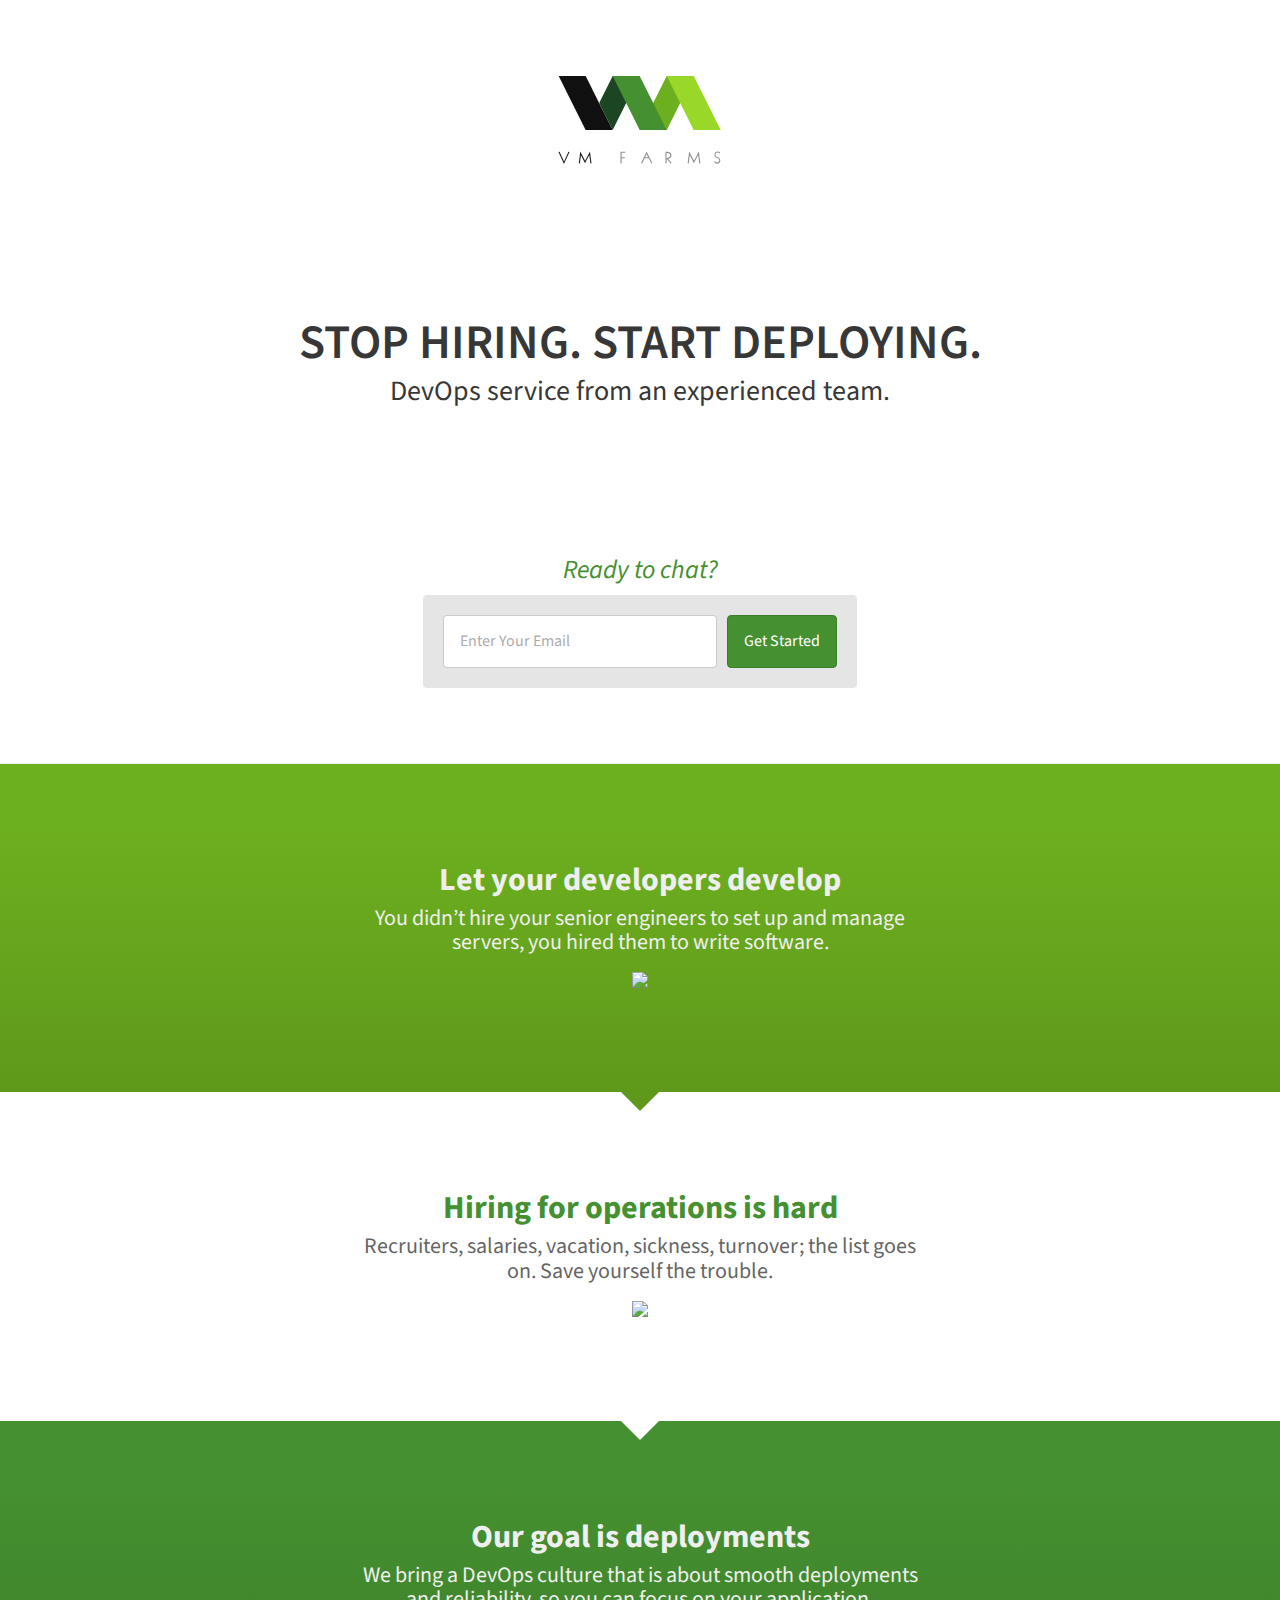
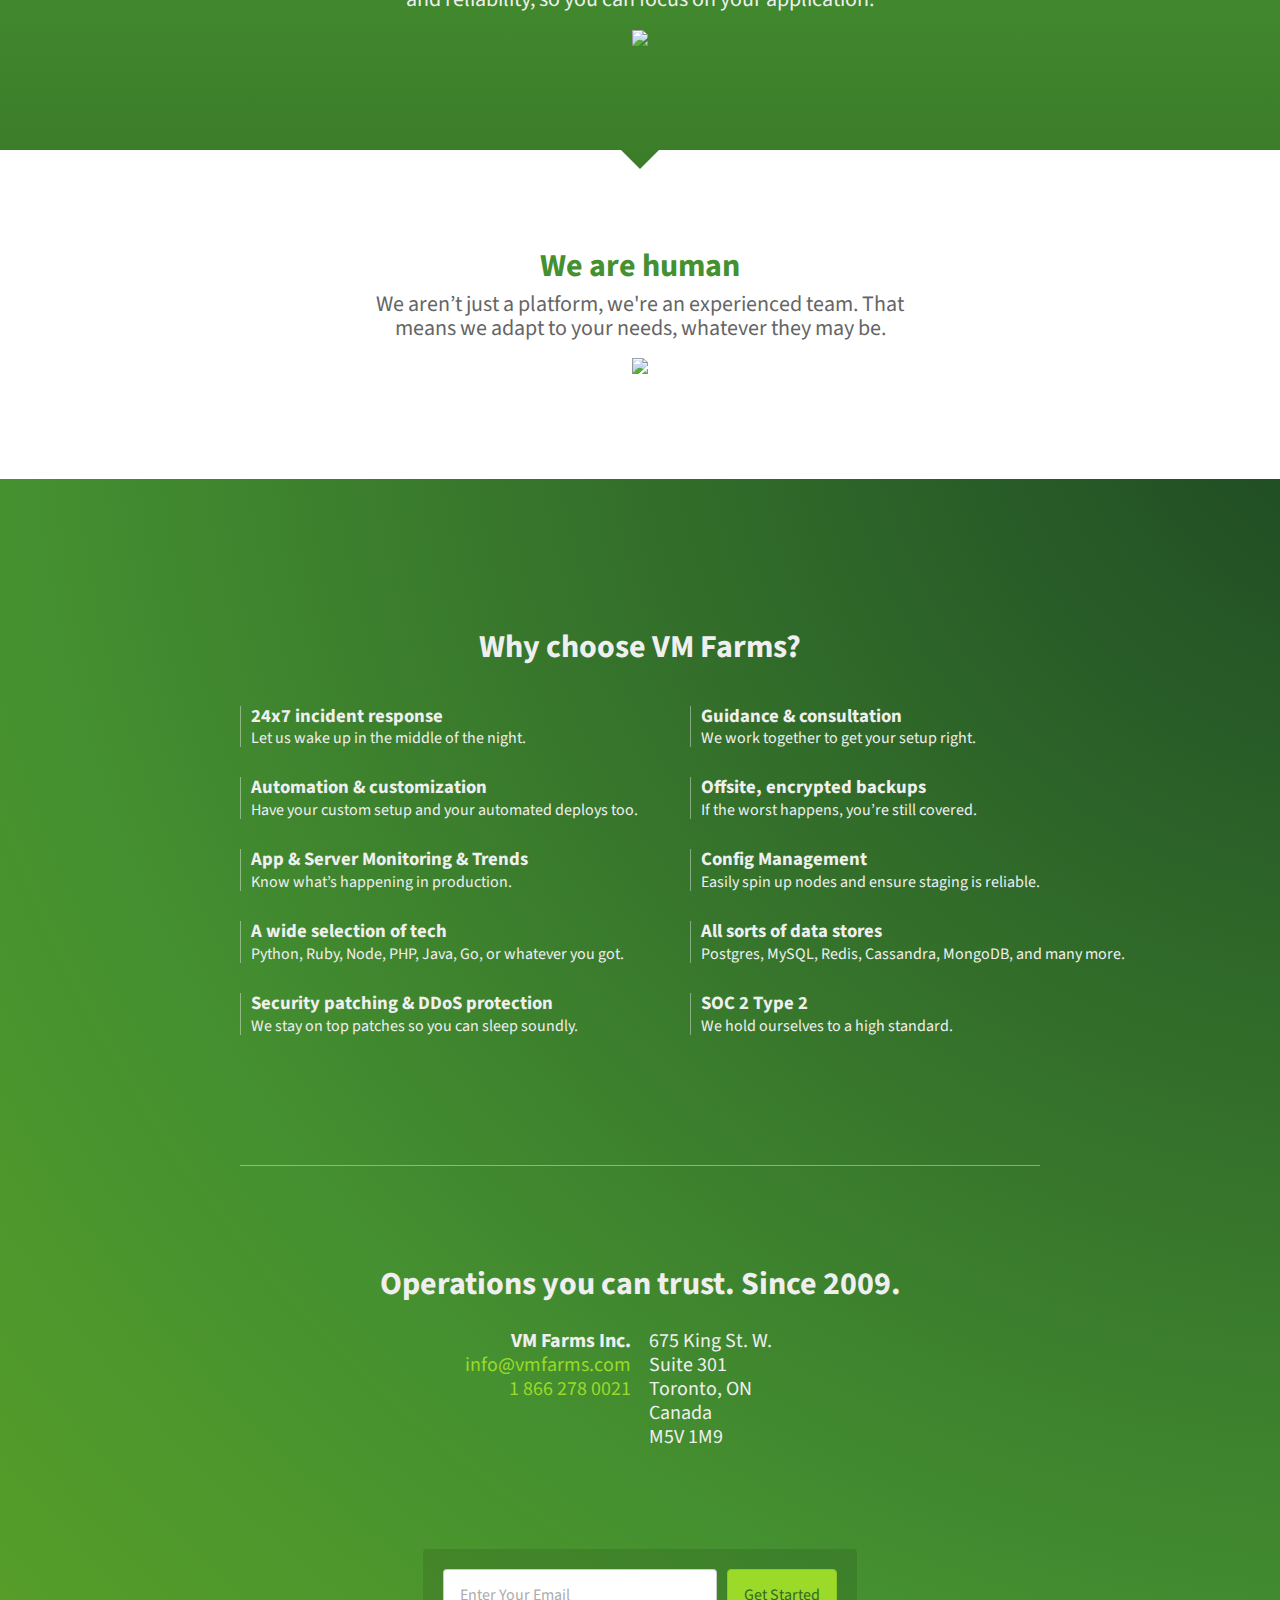
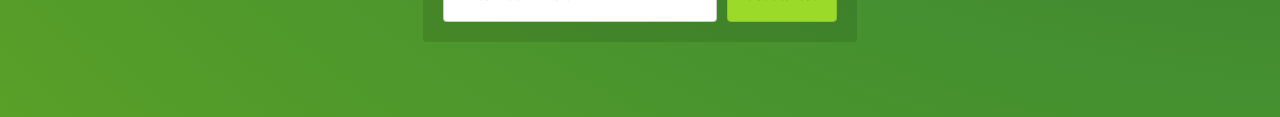
==== vmfarms-demo/index.html @ a4d78f71 "VMF update" ====
<!DOCTYPE html>
<html lang="en">
<head>
  <meta charset="utf-8">
  <meta http-equiv="X-UA-Compatible" content="IE=edge">
  <meta name="viewport" content="width=device-width, initial-scale=1">

  <link rel="apple-touch-icon" sizes="180x180" href="8571ff975187ff27b0547a72fb461bdd.png">
  <link rel="icon" type="image/png" href="109f9d186660be4d3d0ba3757bbdbfbb.png" sizes="32x32">
  <link rel="icon" type="image/png" href="2ca3d280987fb28e570fe45f1acd3c7f.png" sizes="16x16">
  <link rel="manifest" href="a30e6bcfed019639855144f3d8a7f1e7.json">
  <link rel="mask-icon" href="18c28e54427a3c4de99b5885f179400e.svg" color="#459030">
  <link rel="shortcut icon" href="8b39c03dff72ff29868b0c71ae7255cd.ico">

  <title>VM Farms</title>

  <link href='https://fonts.googleapis.com/css?family=Source+Sans+Pro:400,600,700,400italic' rel='stylesheet' type='text/css'>
<link href="d30bc1b797cd480c916d.css" rel="stylesheet"></head>
<body>
  <div class="hero">
    <img src="f05fd8da2dbe5a63a66609dbedb80f65.svg" class="logo">

    <h1>Stop Hiring. Start Deploying.</h1>
    <h2>DevOps service from an experienced team.</h2>

    <div class="cta">
      <h3>Ready to chat?</h3>
      <form>
        <input type="text" placeholder="Enter Your Email"><button type="submit">Get Started</button>
      </form>
    </div>
  </div>

  <div>
    <section>
      <div class="section-container">
        <h2>Let your developers develop</h2>
        <p>You didn’t hire your senior engineers to set up and manage servers, you hired them to write software.</p>
        <img src="07b5ec2e3c4f6e055412436f12609e5a.svg">
      </div>
    </section>

    <section>
      <div class="section-container">
        <h2>Hiring for operations is hard</h2>
        <p>Recruiters, salaries, vacation, sickness, turnover; the list goes on. Save yourself the trouble.</p>
        <img src="4a23a96f9c588040e5739d7c189c2c58.svg">
      </div>
    </section>

    <section>
      <div class="section-container">
        <h2>Our goal is deployments</h2>
        <p>We bring a DevOps culture that is about smooth deployments and reliability, so you can focus on your application.</p>
        <img src="7032c94182fab3e8191a4489ec999fc0.svg">
      </div>
    </section>

    <section>
      <div class="section-container">
        <h2>We are human</h2>
        <p>We aren’t just a platform, we're an experienced team. That means we adapt to your needs, whatever they may be.</p>
        <img src="e9fab8420d96cdfc801d5ad0ff4a880b.svg">
      </div>
    </section>
  </div>

  <div class="footer">

    <div class="speed-round">
      <h2>Why choose VM Farms?</h2>

      <div class="vprop">
        <h3>24x7 incident response</h3>
        <p>Let us wake up in the middle of the night.</p>
      </div>

      <div class="vprop">
        <h3>Guidance & consultation</h3>
        <p>We work together to get your setup right.</p>
      </div>

      <div class="vprop">
        <h3>Automation & customization</h3>
        <p>Have your custom setup and your automated deploys too.</p>
      </div>

      <div class="vprop">
        <h3>Offsite, encrypted backups</h3>
        <p>If the worst happens, you’re still covered.</p>
      </div>

      <div class="vprop">
        <h3>App & Server Monitoring & Trends</h3>
        <p>Know what’s happening in production.</p>
      </div>

      <div class="vprop">
        <h3>Config Management</h3>
        <p>Easily spin up nodes and ensure staging is reliable.</p>
      </div>

      <div class="vprop">
        <h3>A wide selection of tech</h3>
        <p>Python, Ruby, Node, PHP, Java, Go, or whatever you got.</p>
      </div>

      <div class="vprop">
        <h3>All sorts of data stores</h3>
        <p>Postgres, MySQL, Redis, Cassandra, MongoDB, and many more.</p>
      </div>

      <div class="vprop">
        <h3>Security patching & DDoS protection</h3>
        <p>We stay on top patches so you can sleep soundly.</p>
      </div>

      <div class="vprop">
        <h3>SOC 2 Type 2</h3>
        <p>We hold ourselves to a high standard.</p>
      </div>
    </div>

    <hr/>

    <h2>Operations you can trust. Since 2009.</h2>

    <address>
      <div class="address__container">
        <div class="contact">
          <strong>VM Farms Inc.</strong>
          <a href="mailto:info@vmfarms.com">info@vmfarms.com</a>
          <a href="tel:18662780021">1 866 278 0021</a>
        </div>
        <div class="address">
          675 King St. W.<br>
          Suite 301<br>
          Toronto, ON<br>
          Canada<br>
          M5V 1M9
        </div>
      </div>
    </address>

    <div class="cta">
      <form>
        <input type="text" placeholder="Enter Your Email"><button type="submit">Get Started</button>
      </form>
    </div>
  </div>

<script type="text/javascript" src="d30bc1b797cd480c916d.js"></script></body>
</html>
---- vmfarms-demo/d30bc1b797cd480c916d.css ----
/*! normalize.css v4.1.1 | MIT License | github.com/necolas/normalize.css */

/**
 * 1. Change the default font family in all browsers (opinionated).
 * 2. Correct the line height in all browsers.
 * 3. Prevent adjustments of font size after orientation changes in IE and iOS.
 */

html {
  font-family: sans-serif; /* 1 */
  line-height: 1.15; /* 2 */
  -ms-text-size-adjust: 100%; /* 3 */
  -webkit-text-size-adjust: 100%; /* 3 */
}

/**
 * Remove the margin in all browsers (opinionated).
 */

body {
  margin: 0;
}

/* HTML5 display definitions
   ========================================================================== */

/**
 * Add the correct display in IE 9-.
 * 1. Add the correct display in Edge, IE, and Firefox.
 * 2. Add the correct display in IE.
 */

article,
aside,
details, /* 1 */
figcaption,
figure,
footer,
header,
main, /* 2 */
menu,
nav,
section,
summary { /* 1 */
  display: block;
}

/**
 * Add the correct display in IE 9-.
 */

audio,
canvas,
progress,
video {
  display: inline-block;
}

/**
 * Add the correct display in iOS 4-7.
 */

audio:not([controls]) {
  display: none;
  height: 0;
}

/**
 * Add the correct vertical alignment in Chrome, Firefox, and Opera.
 */

progress {
  vertical-align: baseline;
}

/**
 * Add the correct display in IE 10-.
 * 1. Add the correct display in IE.
 */

template, /* 1 */
[hidden] {
  display: none;
}

/* Links
   ========================================================================== */

/**
 * 1. Remove the gray background on active links in IE 10.
 * 2. Remove gaps in links underline in iOS 8+ and Safari 8+.
 */

a {
  background-color: transparent; /* 1 */
  -webkit-text-decoration-skip: objects; /* 2 */
}

/**
 * Remove the outline on focused links when they are also active or hovered
 * in all browsers (opinionated).
 */

a:active,
a:hover {
  outline-width: 0;
}

/* Text-level semantics
   ========================================================================== */

/**
 * 1. Remove the bottom border in Firefox 39-.
 * 2. Add the correct text decoration in Chrome, Edge, IE, Opera, and Safari.
 */

abbr[title] {
  border-bottom: none; /* 1 */
  text-decoration: underline; /* 2 */
  text-decoration: underline dotted; /* 2 */
}

/**
 * Prevent the duplicate application of `bolder` by the next rule in Safari 6.
 */

b,
strong {
  font-weight: inherit;
}

/**
 * Add the correct font weight in Chrome, Edge, and Safari.
 */

b,
strong {
  font-weight: bolder;
}

/**
 * Add the correct font style in Android 4.3-.
 */

dfn {
  font-style: italic;
}

/**
 * Correct the font size and margin on `h1` elements within `section` and
 * `article` contexts in Chrome, Firefox, and Safari.
 */

h1 {
  font-size: 2em;
  margin: 0.67em 0;
}

/**
 * Add the correct background and color in IE 9-.
 */

mark {
  background-color: #ff0;
  color: #000;
}

/**
 * Add the correct font size in all browsers.
 */

small {
  font-size: 80%;
}

/**
 * Prevent `sub` and `sup` elements from affecting the line height in
 * all browsers.
 */

sub,
sup {
  font-size: 75%;
  line-height: 0;
  position: relative;
  vertical-align: baseline;
}

sub {
  bottom: -0.25em;
}

sup {
  top: -0.5em;
}

/* Embedded content
   ========================================================================== */

/**
 * Remove the border on images inside links in IE 10-.
 */

img {
  border-style: none;
}

/**
 * Hide the overflow in IE.
 */

svg:not(:root) {
  overflow: hidden;
}

/* Grouping content
   ========================================================================== */

/**
 * 1. Correct the inheritance and scaling of font size in all browsers.
 * 2. Correct the odd `em` font sizing in all browsers.
 */

code,
kbd,
pre,
samp {
  font-family: monospace, monospace; /* 1 */
  font-size: 1em; /* 2 */
}

/**
 * Add the correct margin in IE 8.
 */

figure {
  margin: 1em 40px;
}

/**
 * 1. Add the correct box sizing in Firefox.
 * 2. Show the overflow in Edge and IE.
 */

hr {
  box-sizing: content-box; /* 1 */
  height: 0; /* 1 */
  overflow: visible; /* 2 */
}

/* Forms
   ========================================================================== */

/**
 * 1. Change font properties to `inherit` in all browsers (opinionated).
 * 2. Remove the margin in Firefox and Safari.
 */

button,
input,
optgroup,
select,
textarea {
  font: inherit; /* 1 */
  margin: 0; /* 2 */
}

/**
 * Restore the font weight unset by the previous rule.
 */

optgroup {
  font-weight: bold;
}

/**
 * Show the overflow in IE.
 * 1. Show the overflow in Edge.
 */

button,
input { /* 1 */
  overflow: visible;
}

/**
 * Remove the inheritance of text transform in Edge, Firefox, and IE.
 * 1. Remove the inheritance of text transform in Firefox.
 */

button,
select { /* 1 */
  text-transform: none;
}

/**
 * 1. Prevent a WebKit bug where (2) destroys native `audio` and `video`
 *    controls in Android 4.
 * 2. Correct the inability to style clickable types in iOS and Safari.
 */

button,
html [type="button"], /* 1 */
[type="reset"],
[type="submit"] {
  -webkit-appearance: button; /* 2 */
}

/**
 * Remove the inner border and padding in Firefox.
 */

button::-moz-focus-inner,
[type="button"]::-moz-focus-inner,
[type="reset"]::-moz-focus-inner,
[type="submit"]::-moz-focus-inner {
  border-style: none;
  padding: 0;
}

/**
 * Restore the focus styles unset by the previous rule.
 */

button:-moz-focusring,
[type="button"]:-moz-focusring,
[type="reset"]:-moz-focusring,
[type="submit"]:-moz-focusring {
  outline: 1px dotted ButtonText;
}

/**
 * Change the border, margin, and padding in all browsers (opinionated).
 */

fieldset {
  border: 1px solid #c0c0c0;
  margin: 0 2px;
  padding: 0.35em 0.625em 0.75em;
}

/**
 * 1. Correct the text wrapping in Edge and IE.
 * 2. Correct the color inheritance from `fieldset` elements in IE.
 * 3. Remove the padding so developers are not caught out when they zero out
 *    `fieldset` elements in all browsers.
 */

legend {
  box-sizing: border-box; /* 1 */
  color: inherit; /* 2 */
  display: table; /* 1 */
  max-width: 100%; /* 1 */
  padding: 0; /* 3 */
  white-space: normal; /* 1 */
}

/**
 * Remove the default vertical scrollbar in IE.
 */

textarea {
  overflow: auto;
}

/**
 * 1. Add the correct box sizing in IE 10-.
 * 2. Remove the padding in IE 10-.
 */

[type="checkbox"],
[type="radio"] {
  box-sizing: border-box; /* 1 */
  padding: 0; /* 2 */
}

/**
 * Correct the cursor style of increment and decrement buttons in Chrome.
 */

[type="number"]::-webkit-inner-spin-button,
[type="number"]::-webkit-outer-spin-button {
  height: auto;
}

/**
 * 1. Correct the odd appearance in Chrome and Safari.
 * 2. Correct the outline style in Safari.
 */

[type="search"] {
  -webkit-appearance: textfield; /* 1 */
  outline-offset: -2px; /* 2 */
}

/**
 * Remove the inner padding and cancel buttons in Chrome and Safari on OS X.
 */

[type="search"]::-webkit-search-cancel-button,
[type="search"]::-webkit-search-decoration {
  -webkit-appearance: none;
}

/**
 * Correct the text style of placeholders in Chrome, Edge, and Safari.
 */

::-webkit-input-placeholder {
  color: inherit;
  opacity: 0.54;
}

/**
 * 1. Correct the inability to style clickable types in iOS and Safari.
 * 2. Change font properties to `inherit` in Safari.
 */

::-webkit-file-upload-button {
  -webkit-appearance: button; /* 1 */
  font: inherit; /* 2 */
}
.cursor {
  display: inline-block;
  width: 1px;
  height: 1em;
  margin-bottom: -2px;
  margin-left: 1px;
  opacity: 1;
  -webkit-animation: blink 1.2s infinite;
          animation: blink 1.2s infinite;
  background-color: #656565; }

@-webkit-keyframes blink {
  0% {
    opacity: 1; }
  10% {
    opacity: 1; }
  40% {
    opacity: 0; }
  60% {
    opacity: 0; }
  90% {
    opacity: 1; }
  100% {
    opacity: 1; } }

@keyframes blink {
  0% {
    opacity: 1; }
  10% {
    opacity: 1; }
  40% {
    opacity: 0; }
  60% {
    opacity: 0; }
  90% {
    opacity: 1; }
  100% {
    opacity: 1; } }

.three-way {
  max-width: 800px;
  margin-left: auto;
  margin-right: auto; }

@media (min-width: 769px) {
  .three-way__item {
    display: inline-block;
    width: calc(30% - 20px);
    margin: 0 10px; } }

@media (max-width: 768px) {
  .three-way__item {
    margin-bottom: 1em; } }

.cta {
  z-index: 1; }
  .cta h3 {
    font-weight: 400;
    font-size: 26px;
    font-style: italic;
    color: #459030; }
  .cta form {
    display: inline-block;
    padding: 20px;
    background-color: rgba(0, 0, 0, 0.1);
    border-radius: 4px; }
  .cta input, .cta button {
    padding: 16px 16px; }
  .cta input {
    width: 240px;
    margin-right: 10px;
    color: #656565;
    border: 1px solid rgba(0, 0, 0, 0.2);
    background-color: white;
    border-radius: 4px; }
  .cta button {
    cursor: pointer;
    background-color: #459030;
    color: white;
    border: 1px solid #3c7d2a;
    border-radius: 4px; }

.hero {
  text-align: center;
  border-bottom: 1px solid #efefef;
  background-color: white;
  background-image: url(acc68eb431b6a095d1e28ff684a57d20.png);
  background-repeat: no-repeat;
  background-position: top center;
  background-size: cover; }
  @media (max-width: 768px) {
    .hero {
      padding: 75px 10px; } }
  @media (min-width: 769px) {
    .hero {
      padding: 75px 0; } }
  .hero .logo {
    height: 90px; }
  .hero h1, .hero h2 {
    color: #373737;
    line-height: 1; }
  .hero h1 {
    margin-bottom: 10px;
    font-weight: 600;
    font-size: 48px;
    text-transform: uppercase; }
    @media (max-width: 768px) {
      .hero h1 {
        margin-top: 75px; } }
    @media (min-width: 769px) {
      .hero h1 {
        margin-top: 150px; } }
  .hero h2 {
    margin-top: 0;
    font-size: 28px;
    font-weight: 400; }
    @media (max-width: 768px) {
      .hero h2 {
        margin-bottom: 75px; } }
    @media (min-width: 769px) {
      .hero h2 {
        margin-bottom: 150px; } }
  .hero .cta {
    position: relative; }
    .hero .cta h3 {
      margin: 0 0 10px; }

section {
  position: relative;
  text-align: center; }
  @media (max-width: 768px) {
    section {
      padding: 100px 0; } }
  @media (min-width: 769px) {
    section {
      padding: 100px 0; } }
  section:nth-child(even):before {
    border-color: #459030 transparent transparent transparent; }
  section:nth-child(even) h2 {
    color: #459030; }
  section:nth-child(odd) {
    color: #efefef; }
    section:nth-child(odd):before {
      border-color: white transparent transparent transparent; }
  section:nth-child(1) {
    background: -webkit-linear-gradient(top, #6CAF1F 0%, #6CAF1F 20%, #5f991b 100%);
    background: linear-gradient(to bottom, #6CAF1F 0%, #6CAF1F 20%, #5f991b 100%); }
  section:nth-child(2):before {
    border-color: #5f991b transparent transparent transparent; }
  section:nth-child(3) {
    background: -webkit-linear-gradient(top, #459030 0%, #459030 20%, #3c7d2a 100%);
    background: linear-gradient(to bottom, #459030 0%, #459030 20%, #3c7d2a 100%); }
  section:nth-child(4):before {
    border-color: #3c7d2a transparent transparent transparent; }
  section:not(:first-child):before {
    content: ' ';
    position: absolute;
    top: -1px;
    left: calc(50% - 20px);
    width: 0;
    height: 0;
    border-style: solid;
    border-width: 20px 20px 0 20px; }
  section .section-container {
    margin: 0 auto; }
    @media (max-width: 768px) {
      section .section-container {
        padding: 0 20px; } }
    @media (min-width: 769px) {
      section .section-container {
        width: 580px; } }
  section h2 {
    margin: 0 0 10px;
    font-size: 32px;
    font-weight: 700;
    line-height: 1; }
  section p {
    margin: 0;
    font-size: 22px;
    line-height: 1.1; }
  section img {
    margin-top: 18px; }

.speed-round {
  max-width: 900px;
  margin: 0 auto;
  text-align: left; }
  .speed-round h2 {
    margin: 0;
    text-align: center;
    margin-bottom: 40px; }
  .speed-round .vprop {
    position: relative;
    display: inline-block;
    width: calc(50% - 14px);
    margin-bottom: 30px;
    padding-left: 10px;
    border-left: 1px solid rgba(255, 255, 255, 0.4); }
    @media (min-width: 950px) {
      .speed-round .vprop {
        right: -50px; } }
    .speed-round .vprop h3 {
      margin: 0 0 2px; }
    .speed-round .vprop p {
      margin: 0; }

.footer {
  background: -webkit-radial-gradient(110% -10% ellipse, #1c4523 0%, #459030 70%, #6CAF1F 130%);
  background: radial-gradient(ellipse at 110% -10%, #1c4523 0%, #459030 70%, #6CAF1F 130%);
  color: #efefef;
  text-align: center; }
  @media (max-width: 768px) {
    .footer {
      padding: 75px 0 37.5px; } }
  @media (min-width: 769px) {
    .footer {
      padding: 150px 0 75px; } }
  .footer h2 {
    font-size: 32px;
    font-weight: 400;
    font-weight: 700; }
  .footer hr {
    border: none;
    border-bottom: 1px solid rgba(255, 255, 255, 0.4); }
    @media (max-width: 768px) {
      .footer hr {
        width: 80%;
        margin: 100px auto; } }
    @media (min-width: 769px) {
      .footer hr {
        width: 800px;
        margin: 100px auto; } }
  .footer address {
    line-height: 1.2; }
    .footer address .address__container {
      margin: 0 auto; }
      @media (max-width: 768px) {
        .footer address .address__container {
          padding: 0 20px; } }
      @media (min-width: 769px) {
        .footer address .address__container {
          width: 600px; } }
    .footer address .address,
    .footer address .contact {
      display: inline-block;
      width: calc(50% - 10px);
      vertical-align: top;
      font-style: normal;
      font-size: 20px; }
    .footer address .contact {
      margin-right: 15px;
      text-align: right; }
    .footer address .address {
      text-align: left; }
    .footer address a {
      display: block;
      color: #9bda29;
      text-decoration: none; }
      .footer address a:hover {
        text-decoration: underline; }
  .footer .cta {
    position: relative; }
    @media (max-width: 768px) {
      .footer .cta {
        margin-top: 100px; } }
    @media (min-width: 769px) {
      .footer .cta {
        margin-top: 100px; } }
    .footer .cta h3 {
      color: white;
      margin: 0 0 10px; }
    .footer .cta button {
      background-color: #9bda29;
      color: #336a23;
      border: 1px solid #8cc722; }

body {
  color: #656565;
  font-family: 'Source Sans Pro', sans-serif;
  margin: 0; }

@media (max-width: 768px) {
  .desktop-only {
    display: none; } }
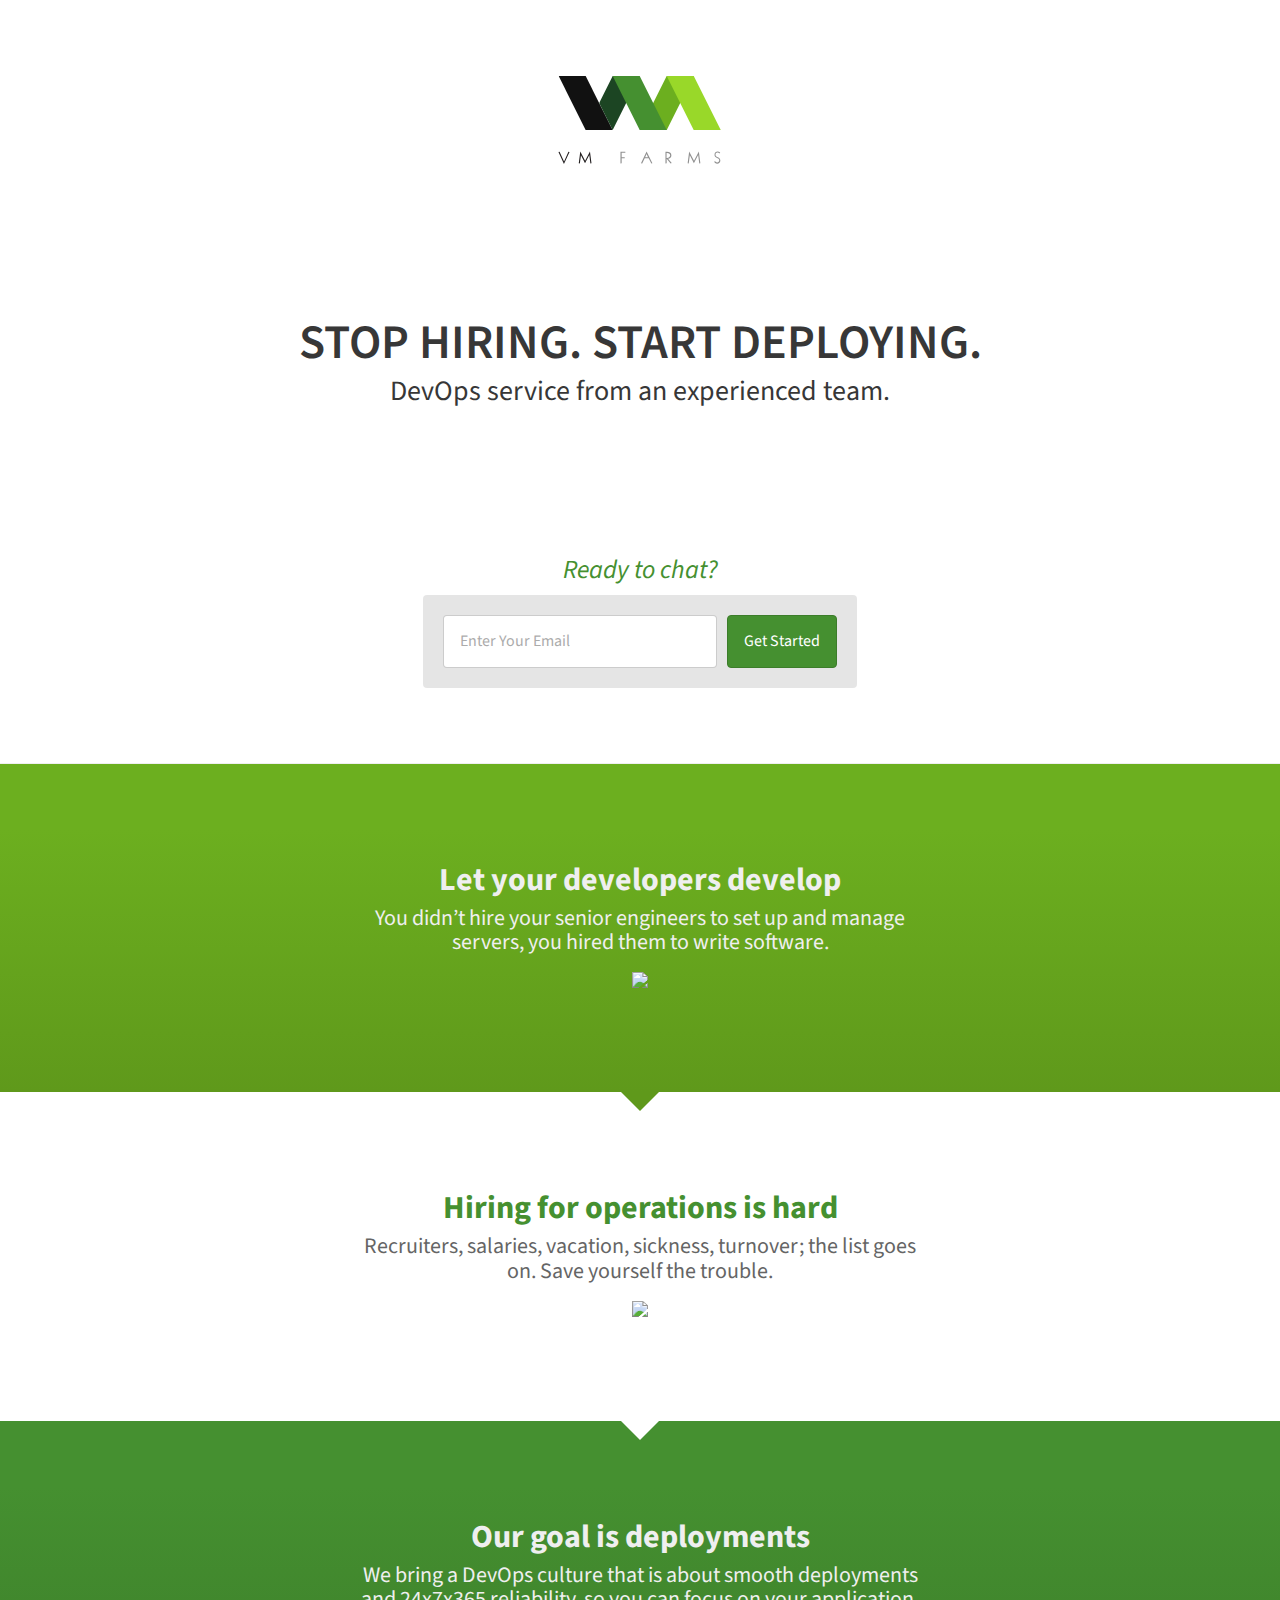
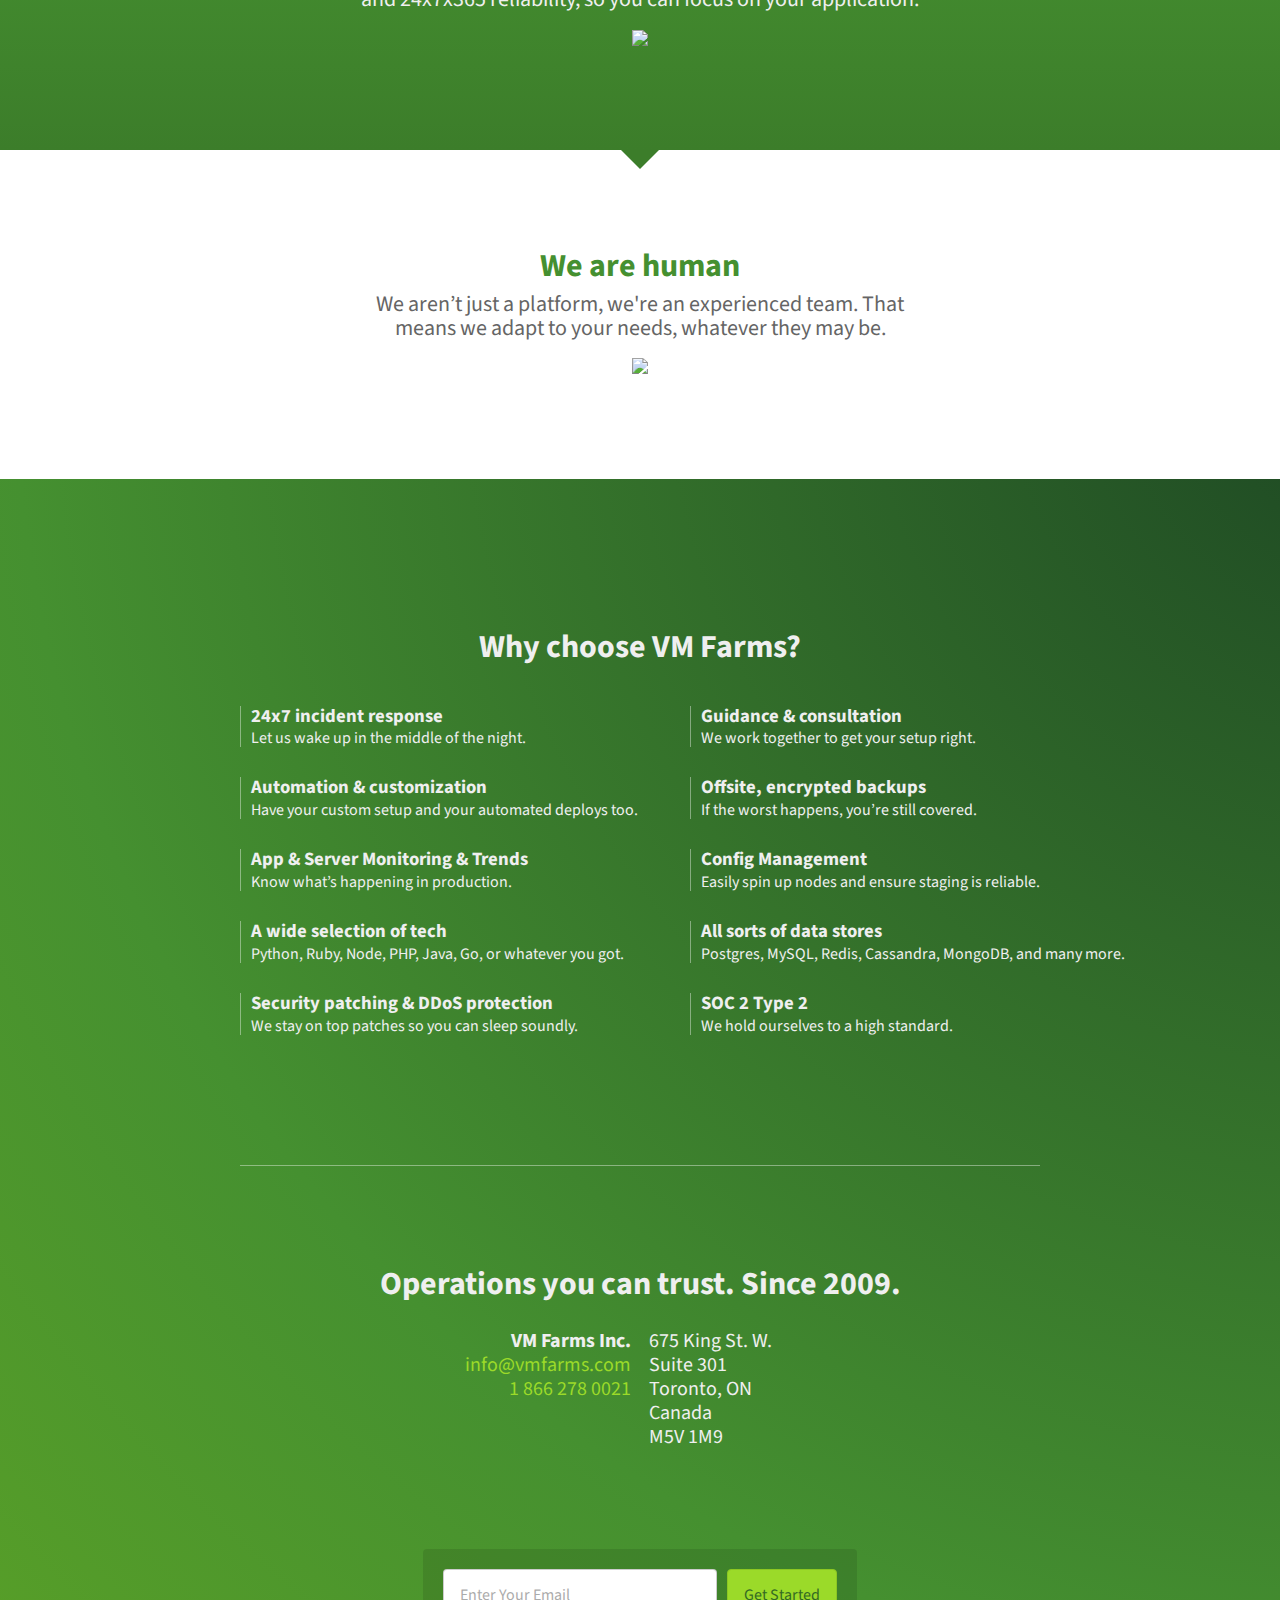
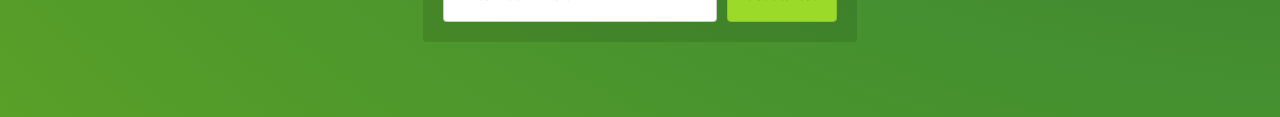
==== commit f67d996f: "VMF update" ====
--- a/vmfarms-demo/index.html
+++ b/vmfarms-demo/index.html
@@ -51,7 +51,7 @@
     <section>
       <div class="section-container">
         <h2>Our goal is deployments</h2>
-        <p>We bring a DevOps culture that is about smooth deployments and reliability, so you can focus on your application.</p>
+        <p>We bring a DevOps culture that is about smooth deployments and 24x7x365 reliability, so you can focus on your application.</p>
         <img src="7032c94182fab3e8191a4489ec999fc0.svg">
       </div>
     </section>
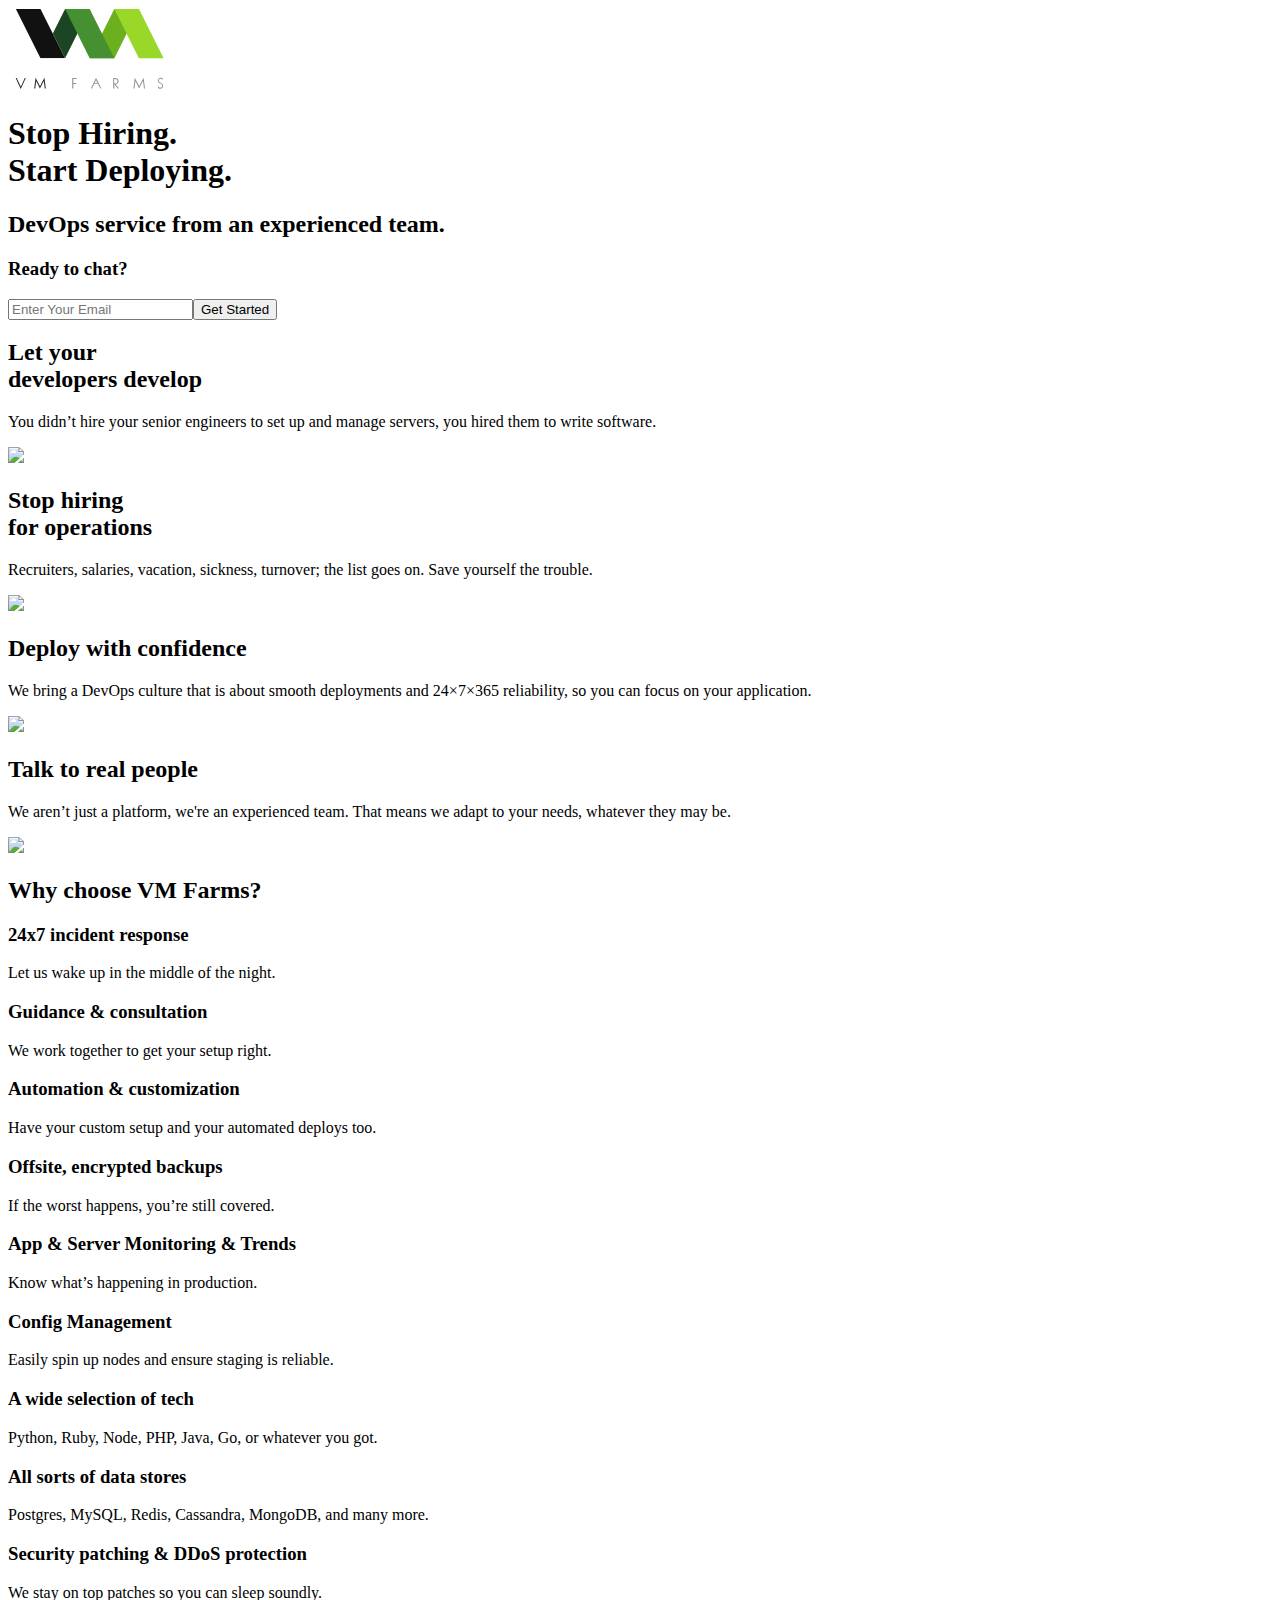
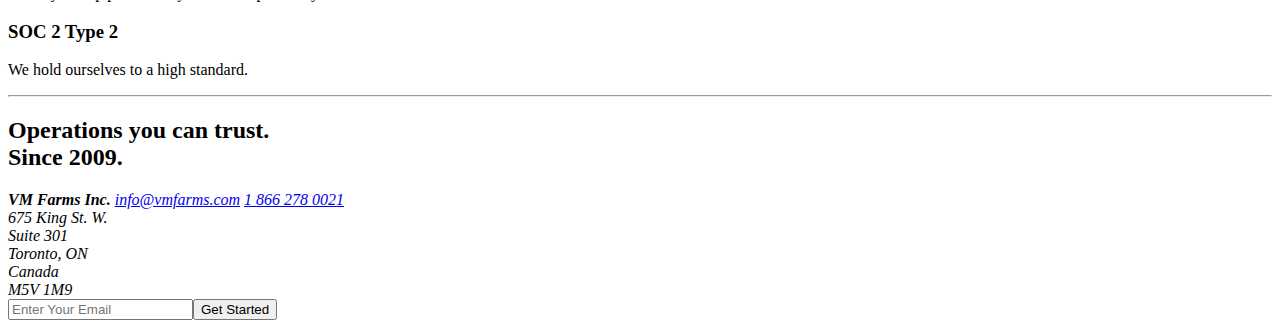
==== commit 9ace1435: "VMF update" ====
--- a/vmfarms-demo/index.html
+++ b/vmfarms-demo/index.html
@@ -15,12 +15,12 @@
   <title>VM Farms</title>
 
   <link href='https://fonts.googleapis.com/css?family=Source+Sans+Pro:400,600,700,400italic' rel='stylesheet' type='text/css'>
-<link href="d30bc1b797cd480c916d.css" rel="stylesheet"></head>
+<link href="e1fd2e035822a9f95d2c.css" rel="stylesheet"></head>
 <body>
   <div class="hero">
     <img src="f05fd8da2dbe5a63a66609dbedb80f65.svg" class="logo">
 
-    <h1>Stop Hiring. Start Deploying.</h1>
+    <h1>Stop Hiring. <br class="mobile-only">Start Deploying.</h1>
     <h2>DevOps service from an experienced team.</h2>
 
     <div class="cta">
@@ -34,7 +34,7 @@
   <div>
     <section>
       <div class="section-container">
-        <h2>Let your developers develop</h2>
+        <h2>Let your <br class="mobile-only">developers develop</h2>
         <p>You didn’t hire your senior engineers to set up and manage servers, you hired them to write software.</p>
         <img src="07b5ec2e3c4f6e055412436f12609e5a.svg">
       </div>
@@ -42,7 +42,7 @@
 
     <section>
       <div class="section-container">
-        <h2>Hiring for operations is hard</h2>
+        <h2>Stop hiring <br class="mobile-only">for operations</h2>
         <p>Recruiters, salaries, vacation, sickness, turnover; the list goes on. Save yourself the trouble.</p>
         <img src="4a23a96f9c588040e5739d7c189c2c58.svg">
       </div>
@@ -50,15 +50,15 @@
 
     <section>
       <div class="section-container">
-        <h2>Our goal is deployments</h2>
-        <p>We bring a DevOps culture that is about smooth deployments and 24x7x365 reliability, so you can focus on your application.</p>
+        <h2>Deploy with confidence</h2>
+        <p>We bring a DevOps culture that is about smooth deployments and 24&times;7&times;365 reliability, so you can focus on your application.</p>
         <img src="7032c94182fab3e8191a4489ec999fc0.svg">
       </div>
     </section>
 
     <section>
       <div class="section-container">
-        <h2>We are human</h2>
+        <h2>Talk to real people</h2>
         <p>We aren’t just a platform, we're an experienced team. That means we adapt to your needs, whatever they may be.</p>
         <img src="e9fab8420d96cdfc801d5ad0ff4a880b.svg">
       </div>
@@ -123,7 +123,7 @@
 
     <hr/>
 
-    <h2>Operations you can trust. Since 2009.</h2>
+    <h2>Operations you can trust. <br class="mobile-only">Since 2009.</h2>
 
     <address>
       <div class="address__container">
@@ -149,5 +149,5 @@
     </div>
   </div>
 
-<script type="text/javascript" src="d30bc1b797cd480c916d.js"></script></body>
+<script type="text/javascript" src="e1fd2e035822a9f95d2c.js"></script></body>
 </html>
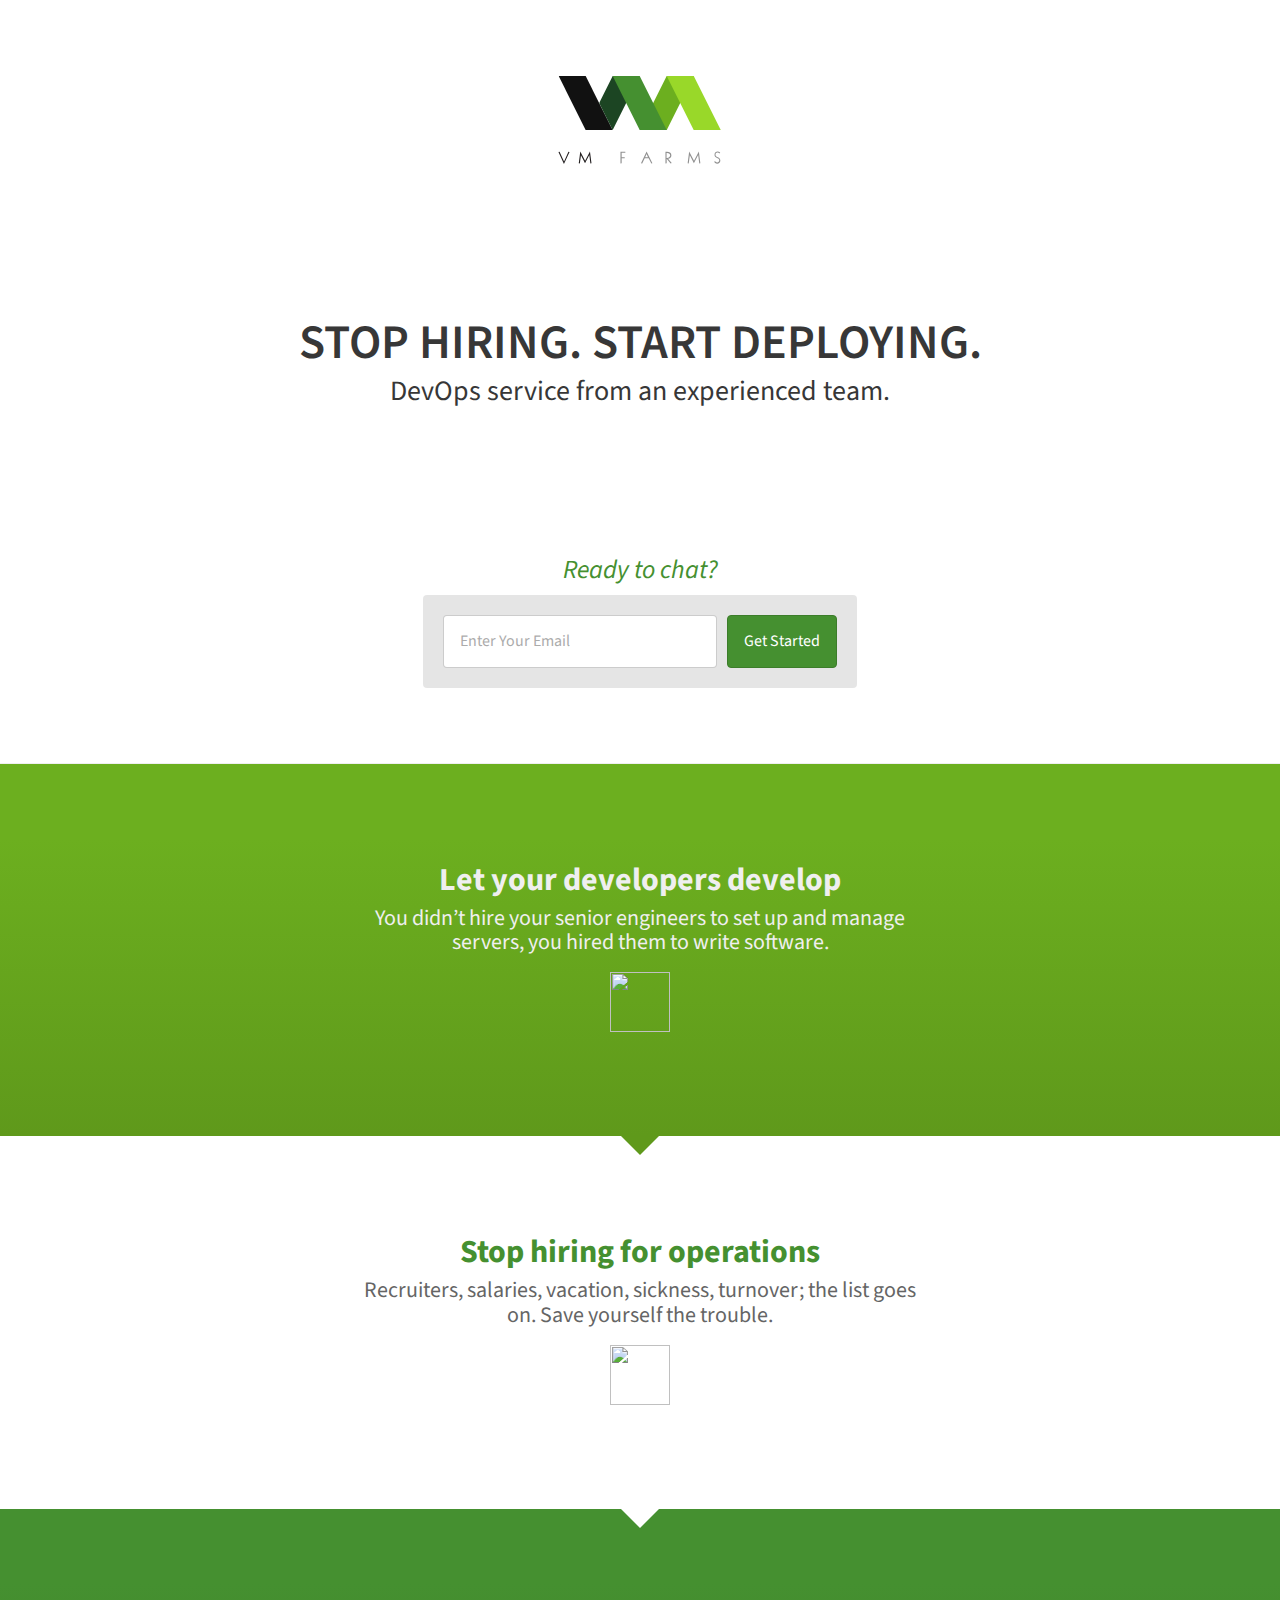
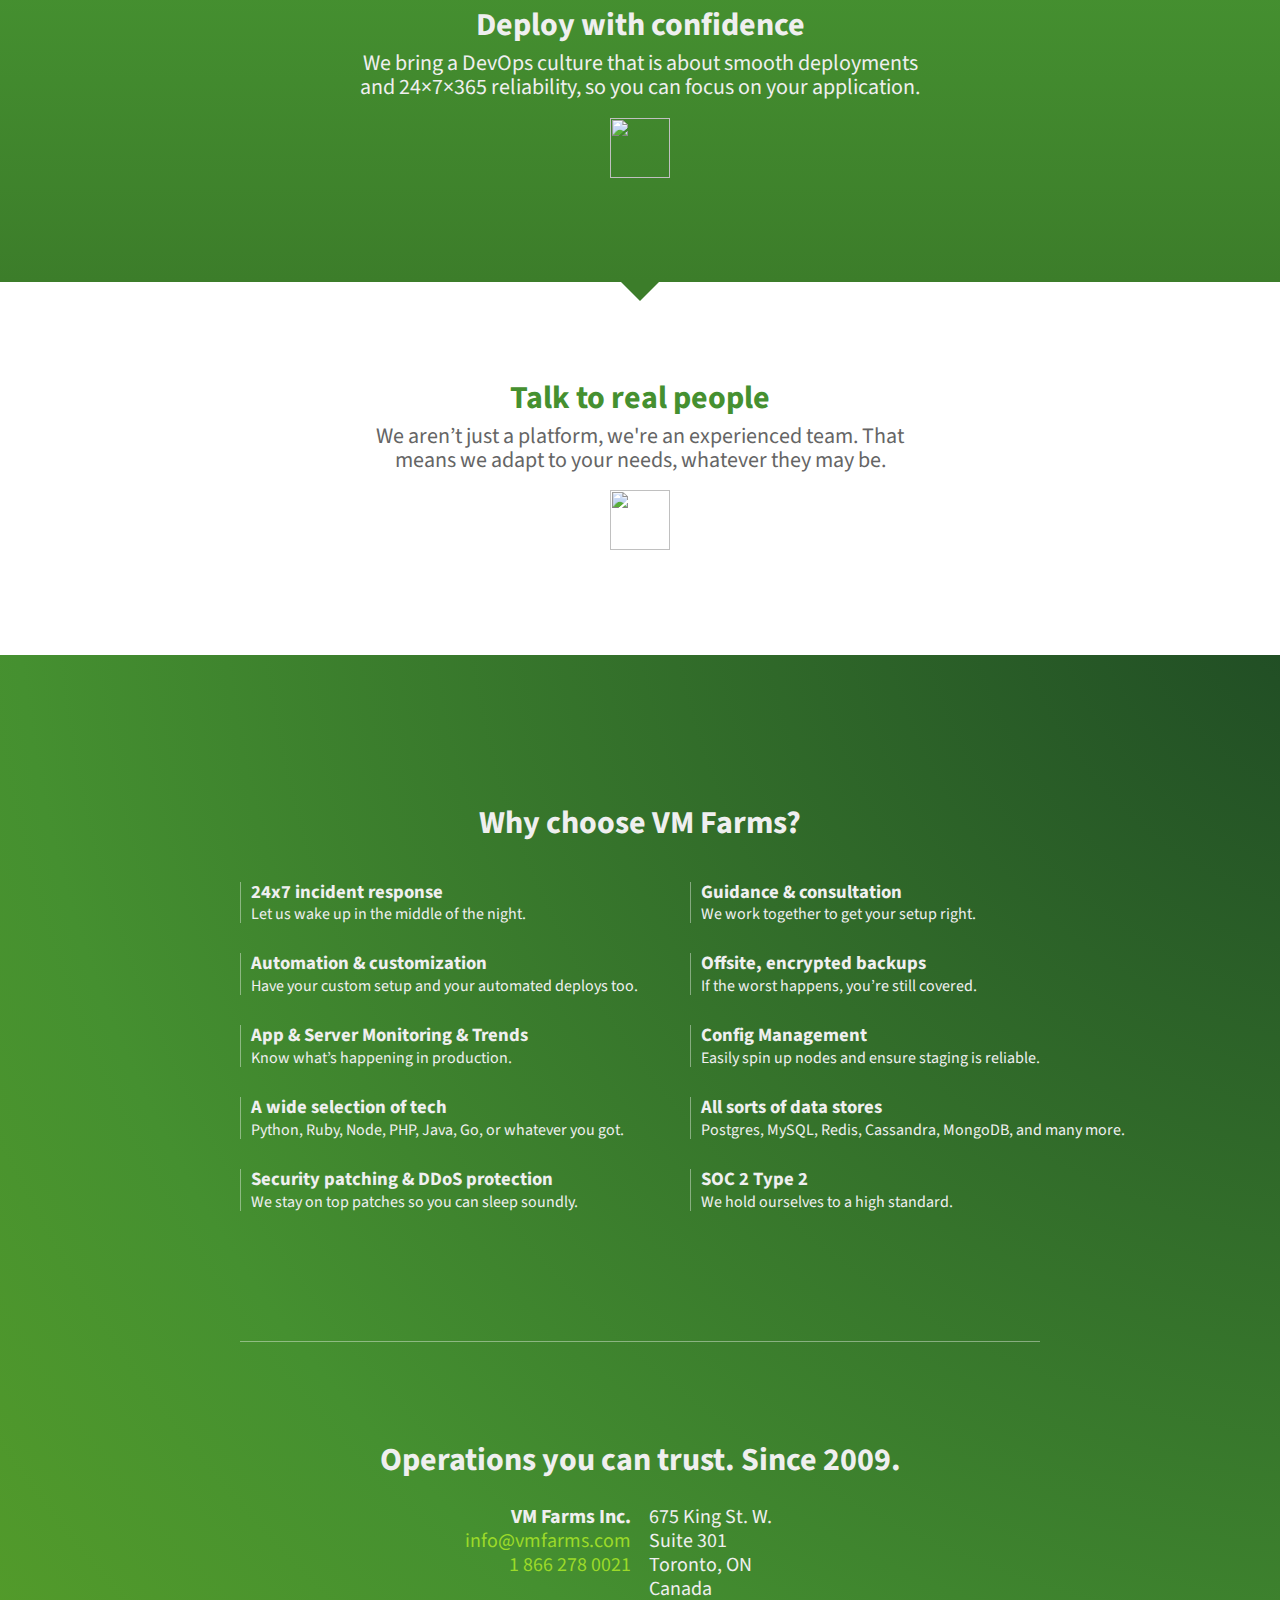
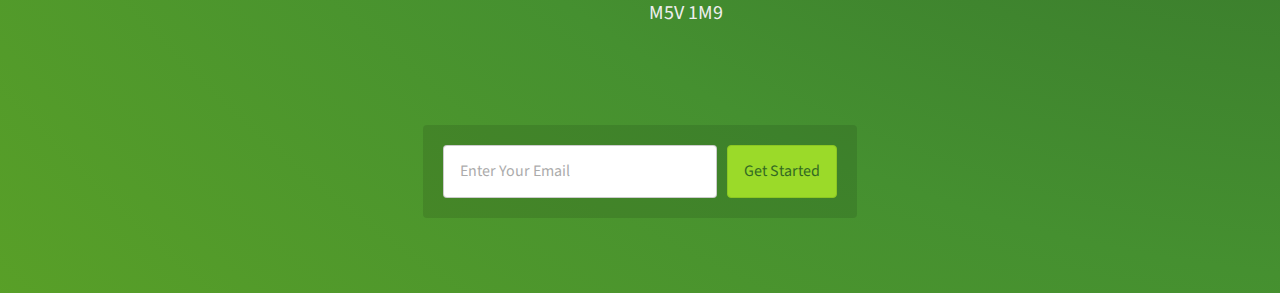
==== commit fcd82744: "VMF update" ====
--- a/vmfarms-demo/index.html
+++ b/vmfarms-demo/index.html
@@ -1,153 +1 @@
-<!DOCTYPE html>
-<html lang="en">
-<head>
-  <meta charset="utf-8">
-  <meta http-equiv="X-UA-Compatible" content="IE=edge">
-  <meta name="viewport" content="width=device-width, initial-scale=1">
-
-  <link rel="apple-touch-icon" sizes="180x180" href="8571ff975187ff27b0547a72fb461bdd.png">
-  <link rel="icon" type="image/png" href="109f9d186660be4d3d0ba3757bbdbfbb.png" sizes="32x32">
-  <link rel="icon" type="image/png" href="2ca3d280987fb28e570fe45f1acd3c7f.png" sizes="16x16">
-  <link rel="manifest" href="a30e6bcfed019639855144f3d8a7f1e7.json">
-  <link rel="mask-icon" href="18c28e54427a3c4de99b5885f179400e.svg" color="#459030">
-  <link rel="shortcut icon" href="8b39c03dff72ff29868b0c71ae7255cd.ico">
-
-  <title>VM Farms</title>
-
-  <link href='https://fonts.googleapis.com/css?family=Source+Sans+Pro:400,600,700,400italic' rel='stylesheet' type='text/css'>
-<link href="e1fd2e035822a9f95d2c.css" rel="stylesheet"></head>
-<body>
-  <div class="hero">
-    <img src="f05fd8da2dbe5a63a66609dbedb80f65.svg" class="logo">
-
-    <h1>Stop Hiring. <br class="mobile-only">Start Deploying.</h1>
-    <h2>DevOps service from an experienced team.</h2>
-
-    <div class="cta">
-      <h3>Ready to chat?</h3>
-      <form>
-        <input type="text" placeholder="Enter Your Email"><button type="submit">Get Started</button>
-      </form>
-    </div>
-  </div>
-
-  <div>
-    <section>
-      <div class="section-container">
-        <h2>Let your <br class="mobile-only">developers develop</h2>
-        <p>You didn’t hire your senior engineers to set up and manage servers, you hired them to write software.</p>
-        <img src="07b5ec2e3c4f6e055412436f12609e5a.svg">
-      </div>
-    </section>
-
-    <section>
-      <div class="section-container">
-        <h2>Stop hiring <br class="mobile-only">for operations</h2>
-        <p>Recruiters, salaries, vacation, sickness, turnover; the list goes on. Save yourself the trouble.</p>
-        <img src="4a23a96f9c588040e5739d7c189c2c58.svg">
-      </div>
-    </section>
-
-    <section>
-      <div class="section-container">
-        <h2>Deploy with confidence</h2>
-        <p>We bring a DevOps culture that is about smooth deployments and 24&times;7&times;365 reliability, so you can focus on your application.</p>
-        <img src="7032c94182fab3e8191a4489ec999fc0.svg">
-      </div>
-    </section>
-
-    <section>
-      <div class="section-container">
-        <h2>Talk to real people</h2>
-        <p>We aren’t just a platform, we're an experienced team. That means we adapt to your needs, whatever they may be.</p>
-        <img src="e9fab8420d96cdfc801d5ad0ff4a880b.svg">
-      </div>
-    </section>
-  </div>
-
-  <div class="footer">
-
-    <div class="speed-round">
-      <h2>Why choose VM Farms?</h2>
-
-      <div class="vprop">
-        <h3>24x7 incident response</h3>
-        <p>Let us wake up in the middle of the night.</p>
-      </div>
-
-      <div class="vprop">
-        <h3>Guidance & consultation</h3>
-        <p>We work together to get your setup right.</p>
-      </div>
-
-      <div class="vprop">
-        <h3>Automation & customization</h3>
-        <p>Have your custom setup and your automated deploys too.</p>
-      </div>
-
-      <div class="vprop">
-        <h3>Offsite, encrypted backups</h3>
-        <p>If the worst happens, you’re still covered.</p>
-      </div>
-
-      <div class="vprop">
-        <h3>App & Server Monitoring & Trends</h3>
-        <p>Know what’s happening in production.</p>
-      </div>
-
-      <div class="vprop">
-        <h3>Config Management</h3>
-        <p>Easily spin up nodes and ensure staging is reliable.</p>
-      </div>
-
-      <div class="vprop">
-        <h3>A wide selection of tech</h3>
-        <p>Python, Ruby, Node, PHP, Java, Go, or whatever you got.</p>
-      </div>
-
-      <div class="vprop">
-        <h3>All sorts of data stores</h3>
-        <p>Postgres, MySQL, Redis, Cassandra, MongoDB, and many more.</p>
-      </div>
-
-      <div class="vprop">
-        <h3>Security patching & DDoS protection</h3>
-        <p>We stay on top patches so you can sleep soundly.</p>
-      </div>
-
-      <div class="vprop">
-        <h3>SOC 2 Type 2</h3>
-        <p>We hold ourselves to a high standard.</p>
-      </div>
-    </div>
-
-    <hr/>
-
-    <h2>Operations you can trust. <br class="mobile-only">Since 2009.</h2>
-
-    <address>
-      <div class="address__container">
-        <div class="contact">
-          <strong>VM Farms Inc.</strong>
-          <a href="mailto:info@vmfarms.com">info@vmfarms.com</a>
-          <a href="tel:18662780021">1 866 278 0021</a>
-        </div>
-        <div class="address">
-          675 King St. W.<br>
-          Suite 301<br>
-          Toronto, ON<br>
-          Canada<br>
-          M5V 1M9
-        </div>
-      </div>
-    </address>
-
-    <div class="cta">
-      <form>
-        <input type="text" placeholder="Enter Your Email"><button type="submit">Get Started</button>
-      </form>
-    </div>
-  </div>
-
-<script type="text/javascript" src="e1fd2e035822a9f95d2c.js"></script></body>
-</html>
+<!DOCTYPE html> <html lang=en> <head> <meta charset=utf-8> <meta http-equiv=X-UA-Compatible content="IE=edge"> <meta name=viewport content="width=device-width,initial-scale=1"> <link rel=apple-touch-icon sizes=180x180 href=8571ff975187ff27b0547a72fb461bdd.png> <link rel=icon type=image/png href=109f9d186660be4d3d0ba3757bbdbfbb.png sizes=32x32> <link rel=icon type=image/png href=2ca3d280987fb28e570fe45f1acd3c7f.png sizes=16x16> <link rel=manifest href=a30e6bcfed019639855144f3d8a7f1e7.json> <link rel=mask-icon href=18c28e54427a3c4de99b5885f179400e.svg color=#459030> <link rel="shortcut icon" href=8b39c03dff72ff29868b0c71ae7255cd.ico> <title>VM Farms</title> <link href="https://fonts.googleapis.com/css?family=Source+Sans+Pro:400,600,700,400italic" rel=stylesheet type=text/css> <link href="509b1bd8563e27e97af1.css" rel="stylesheet"></head> <body> <div class=hero> <img src=f05fd8da2dbe5a63a66609dbedb80f65.svg class=logo> <h1>Stop Hiring. <br class=mobile-only>Start Deploying.</h1> <h2>DevOps service from an experienced team.</h2> <div class=cta> <h3>Ready to chat?</h3> <form action=https://formspree.io/sales@vmfarms.com method=POST> <input type=hidden name=_subject value="New website lead"/> <input type=text name=_gotcha id=gotcha /> <input type=text placeholder="Enter Your Email" name=email><button type=submit>Get Started</button> </form> </div> </div> <div> <section> <div class=section-container> <h2>Let your <br class=mobile-only>developers develop</h2> <p>You didn’t hire your senior engineers to set up and manage servers, you hired them to write software.</p> <img src=07b5ec2e3c4f6e055412436f12609e5a.svg> </div> </section> <section> <div class=section-container> <h2>Stop hiring <br class=mobile-only>for operations</h2> <p>Recruiters, salaries, vacation, sickness, turnover; the list goes on. Save yourself the trouble.</p> <img src=4a23a96f9c588040e5739d7c189c2c58.svg> </div> </section> <section> <div class=section-container> <h2>Deploy with confidence</h2> <p>We bring a DevOps culture that is about smooth deployments and 24&times;7&times;365 reliability, so you can focus on your application.</p> <img src=7032c94182fab3e8191a4489ec999fc0.svg> </div> </section> <section> <div class=section-container> <h2>Talk to real people</h2> <p>We aren’t just a platform, we're an experienced team. That means we adapt to your needs, whatever they may be.</p> <img src=e9fab8420d96cdfc801d5ad0ff4a880b.svg> </div> </section> </div> <div class=footer> <div class=speed-round> <h2>Why choose VM Farms?</h2> <div class=vprop> <h3>24x7 incident response</h3> <p>Let us wake up in the middle of the night.</p> </div> <div class=vprop> <h3>Guidance & consultation</h3> <p>We work together to get your setup right.</p> </div> <div class=vprop> <h3>Automation & customization</h3> <p>Have your custom setup and your automated deploys too.</p> </div> <div class=vprop> <h3>Offsite, encrypted backups</h3> <p>If the worst happens, you’re still covered.</p> </div> <div class=vprop> <h3>App & Server Monitoring & Trends</h3> <p>Know what’s happening in production.</p> </div> <div class=vprop> <h3>Config Management</h3> <p>Easily spin up nodes and ensure staging is reliable.</p> </div> <div class=vprop> <h3>A wide selection of tech</h3> <p>Python, Ruby, Node, PHP, Java, Go, or whatever you got.</p> </div> <div class=vprop> <h3>All sorts of data stores</h3> <p>Postgres, MySQL, Redis, Cassandra, MongoDB, and many more.</p> </div> <div class=vprop> <h3>Security patching & DDoS protection</h3> <p>We stay on top patches so you can sleep soundly.</p> </div> <div class=vprop> <h3>SOC 2 Type 2</h3> <p>We hold ourselves to a high standard.</p> </div> </div> <hr/> <h2>Operations you can trust. <br class=mobile-only>Since 2009.</h2> <address> <div class=address__container> <div class=contact> <strong>VM Farms Inc.</strong> <a href=mailto:info@vmfarms.com>info@vmfarms.com</a> <a href=tel:18662780021>1 866 278 0021</a> </div> <div class=address> 675 King St. W.<br> Suite 301<br> Toronto, ON<br> Canada<br> M5V 1M9 </div> </div> </address> <div class=cta> <form action=https://formspree.io/sales@vmfarms.com method=POST> <input type=hidden name=_subject value="New website lead"/> <input type=text name=_gotcha id=gotcha /> <input type=text placeholder="Enter Your Email" name=email><button type=submit>Get Started</button> </form> </div> </div> <script type="text/javascript" src="509b1bd8563e27e97af1.js"></script></body> </html>--- a/vmfarms-demo/509b1bd8563e27e97af1.css
+++ b/vmfarms-demo/509b1bd8563e27e97af1.css
@@ -0,0 +1 @@
+/*! normalize.css v4.1.1 | MIT License | github.com/necolas/normalize.css */html{font-family:sans-serif;line-height:1.15;-ms-text-size-adjust:100%;-webkit-text-size-adjust:100%}body{margin:0}article,aside,details,figcaption,figure,footer,header,main,menu,nav,section,summary{display:block}audio,canvas,progress,video{display:inline-block}audio:not([controls]){display:none;height:0}progress{vertical-align:baseline}[hidden],template{display:none}a{background-color:transparent;-webkit-text-decoration-skip:objects}a:active,a:hover{outline-width:0}abbr[title]{border-bottom:none;text-decoration:underline;text-decoration:underline dotted}b,strong{font-weight:inherit;font-weight:bolder}dfn{font-style:italic}h1{font-size:2em;margin:.67em 0}mark{background-color:#ff0;color:#000}small{font-size:80%}sub,sup{font-size:75%;line-height:0;position:relative;vertical-align:baseline}sub{bottom:-.25em}sup{top:-.5em}img{border-style:none}svg:not(:root){overflow:hidden}code,kbd,pre,samp{font-family:monospace,monospace;font-size:1em}figure{margin:1em 40px}hr{box-sizing:content-box;height:0;overflow:visible}button,input,optgroup,select,textarea{font:inherit;margin:0}optgroup{font-weight:700}button,input{overflow:visible}button,select{text-transform:none}[type=reset],[type=submit],button,html [type=button]{-webkit-appearance:button}[type=button]::-moz-focus-inner,[type=reset]::-moz-focus-inner,[type=submit]::-moz-focus-inner,button::-moz-focus-inner{border-style:none;padding:0}[type=button]:-moz-focusring,[type=reset]:-moz-focusring,[type=submit]:-moz-focusring,button:-moz-focusring{outline:1px dotted ButtonText}fieldset{border:1px solid silver;margin:0 2px;padding:.35em .625em .75em}legend{box-sizing:border-box;color:inherit;display:table;max-width:100%;padding:0;white-space:normal}textarea{overflow:auto}[type=checkbox],[type=radio]{box-sizing:border-box;padding:0}[type=number]::-webkit-inner-spin-button,[type=number]::-webkit-outer-spin-button{height:auto}[type=search]{-webkit-appearance:textfield;outline-offset:-2px}[type=search]::-webkit-search-cancel-button,[type=search]::-webkit-search-decoration{-webkit-appearance:none}::-webkit-input-placeholder{color:inherit;opacity:.54}::-webkit-file-upload-button{-webkit-appearance:button;font:inherit}.three-way{max-width:800px;margin-left:auto;margin-right:auto}@media (min-width:769px){.three-way__item{display:inline-block;width:calc(30% - 20px);margin:0 10px}}@media (max-width:768px){.three-way__item{margin-bottom:1em}}.cta{z-index:1}.cta h3{font-weight:400;font-size:26px;font-style:italic;color:#459030}.cta form{display:inline-block;padding:20px;background-color:rgba(0,0,0,.1);border-radius:4px}.cta button,.cta input{padding:16px}.cta input{margin-right:10px;color:#656565;border:1px solid rgba(0,0,0,.2);background-color:#fff;border-radius:4px}@media (min-width:769px){.cta input{width:240px}}.cta button{cursor:pointer;background-color:#459030;color:#fff;border:1px solid #3c7d2a;border-radius:4px}.hero{text-align:center;border-bottom:1px solid #efefef;background-color:#fff;background-image:url(acc68eb431b6a095d1e28ff684a57d20.png);background-repeat:no-repeat;background-position:top;background-size:cover}@media (max-width:768px){.hero{padding:75px 10px}}@media (min-width:769px){.hero{padding:75px 0}}.hero .logo{height:90px;width:180px}.hero h1,.hero h2{color:#373737;line-height:1}.hero h1{margin-bottom:10px;font-weight:600;text-transform:uppercase}@media (max-width:768px){.hero h1{margin-top:75px;font-size:42px}}@media (min-width:769px){.hero h1{margin-top:150px;font-size:48px}}.hero h2{margin-top:0;font-size:28px;font-weight:400}@media (max-width:768px){.hero h2{margin-bottom:75px}}@media (min-width:769px){.hero h2{margin-bottom:150px}}.hero .cta{position:relative}.hero .cta h3{margin:0 0 10px}section{position:relative;text-align:center}@media (max-width:768px){section{padding:100px 0}}@media (min-width:769px){section{padding:100px 0}}section:nth-child(even):before{border-color:#459030 transparent transparent}section:nth-child(even) h2{color:#459030}section:nth-child(odd){color:#efefef}section:nth-child(odd):before{border-color:#fff transparent transparent}section:nth-child(1){background:-webkit-linear-gradient(top,#6caf1f,#6caf1f 20%,#5f991b);background:linear-gradient(180deg,#6caf1f 0,#6caf1f 20%,#5f991b)}section:nth-child(2):before{border-color:#5f991b transparent transparent}section:nth-child(3){background:-webkit-linear-gradient(top,#459030,#459030 20%,#3c7d2a);background:linear-gradient(180deg,#459030 0,#459030 20%,#3c7d2a)}section:nth-child(4):before{border-color:#3c7d2a transparent transparent}section:not(:first-child):before{content:' ';position:absolute;top:-1px;left:calc(50% - 20px);width:0;height:0;border-style:solid;border-width:20px 20px 0}section .section-container{margin:0 auto}@media (max-width:768px){section .section-container{padding:0 20px}}@media (min-width:769px){section .section-container{width:580px}}section h2{margin:0 0 10px;font-size:32px;font-weight:700;line-height:1}section p{margin:0;font-size:22px;line-height:1.1}section img{height:60px;width:60px;margin-top:18px}.speed-round{max-width:900px;margin:0 auto;text-align:left}.speed-round h2{margin:0;text-align:center;margin-bottom:40px}.speed-round .vprop{margin-bottom:30px}@media (max-width:768px){.speed-round .vprop{text-align:center;padding:0 10px}}@media (min-width:769px){.speed-round .vprop{display:inline-block;width:calc(50% - 14px);padding-left:10px;border-left:1px solid hsla(0,0%,100%,.4)}}@media (min-width:950px){.speed-round .vprop{position:relative;right:-50px}}.speed-round .vprop h3{margin:0 0 2px}.speed-round .vprop p{margin:0}.footer{background:-webkit-radial-gradient(110% -10% ellipse,#1c4523 0,#459030 70%,#6caf1f 130%);background:radial-gradient(ellipse at 110% -10%,#1c4523 0,#459030 70%,#6caf1f 130%);color:#efefef;text-align:center}@media (max-width:768px){.footer{padding:75px 0 37.5px}}@media (min-width:769px){.footer{padding:150px 0 75px}}.footer h2{font-size:32px;font-weight:400;font-weight:700}.footer hr{border:none;border-bottom:1px solid hsla(0,0%,100%,.4)}@media (max-width:768px){.footer hr{width:80%;margin:100px auto}}@media (min-width:769px){.footer hr{width:800px;margin:100px auto}}.footer address{line-height:1.2}.footer address .address__container{margin:0 auto}@media (max-width:768px){.footer address .address__container{padding:0 20px}}@media (min-width:769px){.footer address .address__container{width:600px}}.footer address .address,.footer address .contact{display:inline-block;width:calc(50% - 10px);vertical-align:top;font-style:normal;font-size:20px}.footer address .contact{margin-right:15px;text-align:right}.footer address .address{text-align:left}.footer address a{display:block;color:#9bda29;text-decoration:none}.footer address a:hover{text-decoration:underline}.footer .cta{position:relative}@media (max-width:768px){.footer .cta{margin-top:100px}}@media (min-width:769px){.footer .cta{margin-top:100px}}.footer .cta h3{color:#fff;margin:0 0 10px}.footer .cta button{background-color:#9bda29;color:#336a23;border:1px solid #8cc722}body{color:#656565;font-family:Source Sans Pro,sans-serif;margin:0}@media (max-width:768px){.desktop-only{display:none}}@media (min-width:769px){.mobile-only{display:none}}#gotcha{display:none}